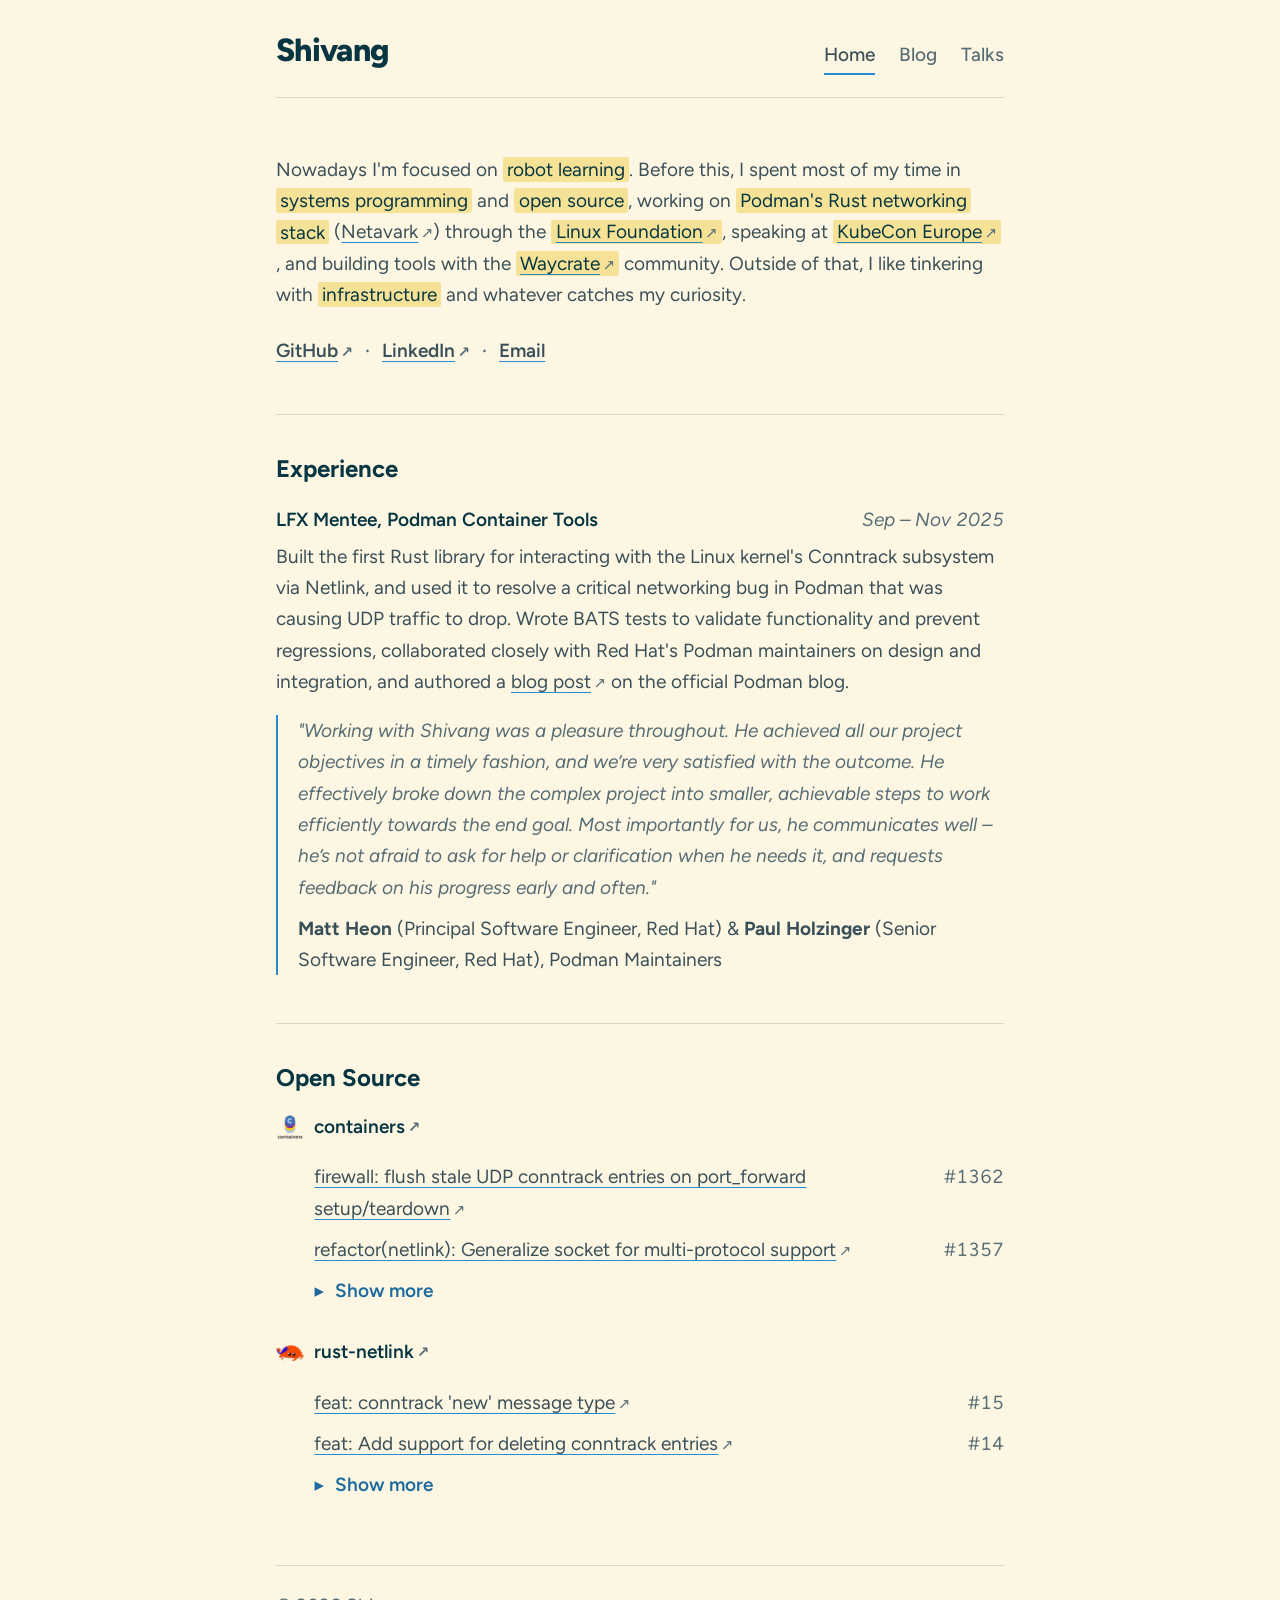
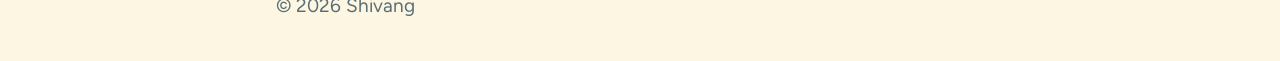
==== index.html @ dec11692 "Initial personal website" ====
<!doctype html>
<html lang="en">
<head>
  <meta charset="utf-8">
  <meta name="viewport" content="width=device-width, initial-scale=1">
  <title>Shivang</title>
  <meta name="description" content="Shivang's personal website: experience, open source contributions, blog and talks.">
  <meta property="og:type" content="website">
  <meta property="og:title" content="Shivang">
  <meta property="og:description" content="Shivang's personal website: experience, open source contributions, blog and talks.">
  <meta property="og:url" content="https://shivkr6.github.io/">
  <meta name="twitter:card" content="summary">
  <link rel="icon" href="images/favicon.svg" type="image/svg+xml">
  <link rel="preload" href="fonts/figtree-latin.woff2" as="font" type="font/woff2" crossorigin>
  <link rel="stylesheet" href="style.css">
  <script src="components.js"></script>
</head>
<body>
  <site-header></site-header>

  <main id="main">
    <section class="intro">
      <h1 class="sr-only">Shivang</h1>
      <p>Nowadays I'm focused on <mark>robot&nbsp;learning</mark>. Before this, I spent most of my time in <mark>systems&nbsp;programming</mark> and <mark>open&nbsp;source</mark>, working on <mark>Podman's Rust networking stack</mark> (<a href="https://github.com/containers/netavark" target="_blank" rel="noopener noreferrer">Netavark</a>) through the <mark><a href="https://blog.podman.io/2025/12/wrestling-with-netlink-adding-conntrack-support-to-podman-as-an-lfx-mentee/" target="_blank" rel="noopener noreferrer">Linux&nbsp;Foundation</a></mark>, speaking at <mark><a href="https://kccnceu2026.sched.com/event/2CVzI/rust-vs-go-building-a-container-network-stack-from-scratch-matt-heon-red-hat-shivang-k-raghuvanshi-podman-container-tools" target="_blank" rel="noopener noreferrer">KubeCon&nbsp;Europe</a></mark>, and building tools with the <mark><a href="https://github.com/waycrate/" target="_blank" rel="noopener noreferrer">Waycrate</a></mark> community. Outside of that, I like tinkering with <mark>infrastructure</mark> and whatever catches my curiosity.</p>
      <ul class="social">
        <li><a href="https://github.com/shivkr6/" target="_blank" rel="noopener noreferrer">GitHub</a></li>
        <li><a href="https://www.linkedin.com/in/shivkr6/" target="_blank" rel="noopener noreferrer">LinkedIn</a></li>
        <li><a href="mailto:shivangraghuvanshi2005@gmail.com">Email</a></li>
      </ul>
    </section>

    <section aria-labelledby="experience">
      <h2 id="experience">Experience</h2>

      <article class="entry">
        <div class="entry-head">
          <h3>LFX Mentee, Podman Container Tools</h3>
          <span class="meta">Sep – Nov 2025</span>
        </div>
        <p>Built the first Rust library for interacting with the Linux kernel's Conntrack subsystem via Netlink, and used it to resolve a critical networking bug in Podman that was causing UDP traffic to drop. Wrote BATS tests to validate functionality and prevent regressions, collaborated closely with Red Hat's Podman maintainers on design and integration, and authored a <a href="https://blog.podman.io/2025/12/wrestling-with-netlink-adding-conntrack-support-to-podman-as-an-lfx-mentee/" target="_blank" rel="noopener noreferrer">blog post</a> on the official Podman blog.</p>
        <blockquote>
          <p>"Working with Shivang was a pleasure throughout. He achieved all our project objectives in a timely fashion, and we’re very satisfied with the outcome. He effectively broke down the complex project into smaller, achievable steps to work efficiently towards the end goal. Most importantly for us, he communicates well – he’s not afraid to ask for help or clarification when he needs it, and requests feedback on his progress early and often."</p>
          <footer><strong>Matt Heon</strong> (Principal Software Engineer, Red Hat) &amp; <strong>Paul Holzinger</strong> (Senior Software Engineer, Red Hat), Podman Maintainers</footer>
        </blockquote>
      </article>
    </section>

    <section aria-labelledby="open-source">
      <h2 id="open-source">Open Source</h2>

      <article class="org">
        <h3 class="org-name">
          <a href="https://github.com/containers" target="_blank" rel="noopener noreferrer">
            <img src="images/oss/containers.png" alt="" width="28" height="28">
            containers
          </a>
        </h3>
        <ul class="prs">
          <li><a href="https://github.com/containers/netavark/pull/1362" target="_blank" rel="noopener noreferrer">firewall: flush stale UDP conntrack entries on port_forward setup/teardown</a> <span class="meta">#1362</span></li>
          <li><a href="https://github.com/containers/netavark/pull/1357" target="_blank" rel="noopener noreferrer">refactor(netlink): Generalize socket for multi-protocol support</a> <span class="meta">#1357</span></li>
        </ul>
        <details>
          <summary>
            <span class="when-closed">Show more</span>
            <span class="when-open">Show less</span>
          </summary>
          <ul class="prs">
            <li><a href="https://github.com/containers/netavark/pull/1316" target="_blank" rel="noopener noreferrer">test: coverage for firewalld's StrictForwardPorts configuration feature.</a> <span class="meta">#1316</span></li>
            <li><a href="https://github.com/containers/netavark/pull/1304" target="_blank" rel="noopener noreferrer">bridge: unmanaged aardvark-dns fix</a> <span class="meta">#1304</span></li>
          </ul>
        </details>
      </article>

      <article class="org">
        <h3 class="org-name">
          <a href="https://github.com/rust-netlink" target="_blank" rel="noopener noreferrer">
            <img src="images/oss/rust-netlink.png" alt="" width="28" height="28">
            rust-netlink
          </a>
        </h3>
        <ul class="prs">
          <li><a href="https://github.com/rust-netlink/netlink-packet-netfilter/pull/15" target="_blank" rel="noopener noreferrer">feat: conntrack 'new' message type</a> <span class="meta">#15</span></li>
          <li><a href="https://github.com/rust-netlink/netlink-packet-netfilter/pull/14" target="_blank" rel="noopener noreferrer">feat: Add support for deleting conntrack entries</a> <span class="meta">#14</span></li>
        </ul>
        <details>
          <summary>
            <span class="when-closed">Show more</span>
            <span class="when-open">Show less</span>
          </summary>
          <ul class="prs">
            <li><a href="https://github.com/rust-netlink/netlink-packet-netfilter/pull/12" target="_blank" rel="noopener noreferrer">Conntrack get netlink netfilter message types</a> <span class="meta">#12</span></li>
            <li><a href="https://github.com/rust-netlink/netlink-packet-netfilter/pull/11" target="_blank" rel="noopener noreferrer">Use netlink-packet-core 0.8.1</a> <span class="meta">#11</span></li>
          </ul>
        </details>
      </article>
    </section>
  </main>

  <site-footer></site-footer>
</body>
</html>
---- style.css ----
/* ---------- Fonts ---------- */
/* Figtree (SIL Open Font License, see fonts/OFL.txt). Variable font, weights 300–900. */
@font-face {
  font-family: "Figtree";
  font-style: normal;
  font-weight: 300 900;
  font-display: swap;
  src: url("fonts/figtree-latin.woff2") format("woff2");
}

@font-face {
  font-family: "Figtree";
  font-style: italic;
  font-weight: 300 900;
  font-display: swap;
  src: url("fonts/figtree-latin-italic.woff2") format("woff2");
}

/* ---------- Theme ---------- */
/* Based on the VS Code "Better Solarized Light" theme. Text colours are
   darkened slightly from stock Solarized so they pass WCAG AA contrast. */
:root {
  color-scheme: light;
  --bg: #fdf6e3;          /* editor background */
  --heading: #073642;     /* Solarized base02 */
  --text: #3a5058;        /* between base02 and base01 */
  --muted: #586e75;       /* Solarized base01 */
  --accent: #268bd2;      /* Solarized blue: underlines, dots, borders */
  --accent-text: #1d6a9e; /* darker blue for small accent-coloured text */
  --rule: #ddd6c1;        /* editorGroup.border */
  --code-bg: #eee8d5;     /* sideBar.background */
  --hover-bg: #f5eed9;
  --highlight: #f5e296;   /* warm yellow highlighter */
  --font: "Figtree", system-ui, -apple-system, "Segoe UI", Roboto, "Helvetica Neue", Arial, sans-serif;
  --mono: ui-monospace, SFMono-Regular, Menlo, Consolas, "Liberation Mono", monospace;
  --width: 48rem;

  /* Type scale: keep every font-size on one of these three steps.
     19px is the minimum; nothing on the site is smaller. */
  --fs-base: 1.1875rem;  /* 19px: body, nav, h3, dates, PR numbers, footer, code */
  --fs-large: 1.5rem;    /* 24px: section headings */
  --fs-xl: 2rem;         /* 32px: page title, site name */
}

/* ---------- Base ---------- */
*,
*::before,
*::after {
  box-sizing: border-box;
}

html {
  -webkit-text-size-adjust: 100%;
}

body {
  margin: 0;
  background: var(--bg);
  color: var(--text);
  font-family: var(--font);
  font-size: var(--fs-base);
  line-height: 1.65;
  -webkit-font-smoothing: antialiased;
}

site-header,
main,
site-footer {
  display: block;
  max-width: var(--width);
  margin: 0 auto;
  padding: 0 1.25rem;
}

main {
  padding-top: 3.5rem;
  padding-bottom: 4rem;
}

h1,
h2,
h3 {
  line-height: 1.2;
  font-weight: 700;
  color: var(--heading);
}

h1 {
  font-size: var(--fs-xl);
  font-weight: 800;
  letter-spacing: -0.02em;
  margin: 0 0 0.75rem;
}

h2 {
  font-size: var(--fs-large);
  margin: 2.5rem 0 1rem;
}

h3 {
  font-size: var(--fs-base);
  font-weight: 600;
  margin: 0;
}

a {
  color: var(--text);
  text-decoration: underline;
  text-decoration-color: var(--accent);
  text-decoration-thickness: 1px;
  text-underline-offset: 0.2em;
  transition: color 0.15s, text-decoration-thickness 0.15s;
}

a:hover {
  color: var(--accent-text);
  text-decoration-thickness: 2px;
}

a[target="_blank"]::after {
  content: "↗";
  display: inline-block;
  margin-left: 0.18em;
  font-size: 0.78em;
  line-height: 1;
  color: var(--muted);
  text-decoration: none;
  transition: color 0.15s, transform 0.15s;
}

a[target="_blank"]:hover::after,
.prs li:hover a[target="_blank"]::after,
.post-list li:hover .post-head a[target="_blank"]::after,
.talk:hover h2 a[target="_blank"]::after {
  color: var(--accent-text);
  transform: translate(1px, -1px);
}

:focus-visible {
  outline: 2px solid var(--accent);
  outline-offset: 3px;
  border-radius: 2px;
}

::selection {
  background: #d3e4f0;
}

mark {
  background: var(--highlight);
  color: var(--heading);
  padding: 0.05em 0.22em;
  border-radius: 3px;
  box-decoration-break: clone;
  -webkit-box-decoration-break: clone;
}

mark a {
  color: inherit;
}

mark a:hover {
  color: var(--accent-text);
}

img {
  max-width: 100%;
  height: auto;
}

hr {
  border: 0;
  border-top: 1px solid var(--rule);
  margin: 2.5rem 0;
}

blockquote {
  margin: 1.75rem 0;
  padding-left: 1.25rem;
  border-left: 2px solid var(--accent);
  color: var(--muted);
  font-style: italic;
}

blockquote p {
  margin: 0;
}

blockquote footer {
  margin-top: 0.6rem;
  font-style: normal;
  color: var(--text);
}

code {
  font-family: var(--mono);
  font-size: var(--fs-base);
  background: var(--code-bg);
  padding: 0.1em 0.35em;
  border-radius: 4px;
}

pre {
  background: var(--code-bg);
  padding: 1rem 1.25rem;
  border-radius: 6px;
  overflow-x: auto;
  line-height: 1.5;
}

pre code {
  background: none;
  padding: 0;
  font-size: var(--fs-base);
}

.meta {
  color: var(--muted);
  font-size: var(--fs-base);
  font-variant-numeric: tabular-nums;
}

/* Section headings, with a thin rule above each section */
main > section > h2 {
  margin: 0 0 1.25rem;
}

main > section + section {
  margin-top: 3rem;
  padding-top: 2.5rem;
  border-top: 1px solid var(--rule);
}

/* ---------- Skip link ---------- */
.skip-link {
  position: absolute;
  left: 1rem;
  top: 1rem;
  padding: 0.5rem 0.75rem;
  background: var(--bg);
  border: 2px solid var(--accent);
  z-index: 10;
  transform: translateY(-200%);
}

.skip-link:focus {
  transform: translateY(0);
}

.sr-only {
  position: absolute;
  width: 1px;
  height: 1px;
  padding: 0;
  margin: -1px;
  overflow: hidden;
  clip-path: inset(50%);
  white-space: nowrap;
  border: 0;
}

/* ---------- Header / footer ---------- */
.site-header {
  display: flex;
  flex-wrap: wrap;
  align-items: baseline;
  justify-content: space-between;
  gap: 0.5rem 1.5rem;
  padding: 1.5rem 0 1.25rem;
  border-bottom: 1px solid var(--rule);
}

.site-name {
  font-weight: 800;
  font-size: var(--fs-xl);
  letter-spacing: -0.02em;
  color: var(--heading);
  text-decoration: none;
}

.site-header nav {
  display: flex;
  gap: 1.5rem;
}

.site-header nav a {
  font-size: var(--fs-base);
  font-weight: 500;
  color: var(--muted);
  text-decoration: none;
  padding-bottom: 0.15rem;
  border-bottom: 2px solid transparent;
}

.site-header nav a:hover {
  color: var(--text);
}

.site-header nav a[aria-current] {
  color: var(--text);
  border-bottom-color: var(--accent);
}

.site-footer {
  padding: 1.5rem 0 2.5rem;
  border-top: 1px solid var(--rule);
  color: var(--muted);
  font-size: var(--fs-base);
}

.site-footer p {
  margin: 0;
}

/* ---------- Home ---------- */
.intro p {
  margin: 0 0 1.5rem;
}

.social {
  display: flex;
  flex-wrap: wrap;
  gap: 0.25rem 0.75rem;
  list-style: none;
  padding: 0;
  margin: 0;
  font-weight: 600;
}

.social li + li::before {
  content: "·";
  color: var(--muted);
  margin-right: 0.75rem;
}

/* Experience */
.entry {
  margin-bottom: 1.75rem;
}

.entry:last-child {
  margin-bottom: 0;
}

.entry-head {
  display: flex;
  flex-wrap: wrap;
  justify-content: space-between;
  align-items: baseline;
  gap: 0 1rem;
}

.entry-head .meta {
  font-style: italic;
}

.entry p {
  margin: 0.35rem 0 0;
}

.entry blockquote {
  margin: 1.1rem 0 0;
}

.entry blockquote p {
  margin: 0;
}

/* Open source */
.org {
  margin-bottom: 2rem;
}

.org:last-child {
  margin-bottom: 0;
}

.org-name a {
  display: inline-flex;
  align-items: center;
  color: var(--heading);
  text-decoration: none;
}

.org-name a:hover {
  color: var(--accent-text);
  text-decoration: underline;
  text-decoration-color: var(--accent);
  text-decoration-thickness: 2px;
  text-underline-offset: 0.2em;
}

.org-name img {
  width: 28px;
  height: 28px;
  margin-right: 0.65rem;
  border-radius: 6px;
  flex-shrink: 0;
}

.prs {
  list-style: none;
  margin: 0.6rem 0 0;
  padding-left: calc(28px + 0.65rem);
}

.prs li {
  position: relative;
  display: flex;
  justify-content: space-between;
  align-items: baseline;
  gap: 0 1rem;
  padding: 0.3rem 0.5rem;
  margin: 0 -0.5rem;
  border-radius: 4px;
  transition: background 0.15s;
}

.prs li a::before {
  content: "";
  position: absolute;
  inset: 0;
}

.prs li .meta {
  flex-shrink: 0;
}

.prs li:hover {
  background: var(--hover-bg);
}

.prs li:hover a {
  color: var(--accent-text);
  text-decoration-thickness: 2px;
}

.org details {
  padding-left: calc(28px + 0.65rem);
}

.org details .prs {
  padding-left: 0;
  margin-top: 0.15rem;
}

summary {
  cursor: pointer;
  list-style: none;
  color: var(--accent-text);
  font-size: var(--fs-base);
  font-weight: 600;
  margin-top: 0.35rem;
  width: fit-content;
}

summary::-webkit-details-marker {
  display: none;
}

summary::before {
  content: "▸";
  display: inline-block;
  margin-right: 0.4rem;
  transition: transform 0.15s;
}

details[open] > summary::before {
  transform: rotate(90deg);
}

summary:hover {
  text-decoration: underline;
  text-underline-offset: 0.2em;
}

/* Swap the summary label between "Show more" and "Show less" */
details .when-open,
details[open] .when-closed {
  display: none;
}

details[open] .when-open {
  display: inline;
}

/* ---------- Lists (blog, talks) ---------- */
.post-list {
  list-style: none;
  padding: 0;
  margin: 0;
}

.post-list li {
  position: relative;
  padding: 1rem 0.75rem;
  margin: 0 -0.75rem;
  border-bottom: 1px solid var(--rule);
  border-radius: 6px;
  transition: background 0.15s;
}

.post-list li:hover {
  background: var(--hover-bg);
}

.post-list .post-head {
  display: flex;
  justify-content: space-between;
  align-items: baseline;
  gap: 0 1.25rem;
}

/* Titles, dates and descriptions match the home page Experience entries */
.post-list .post-head a {
  font-weight: 600;
  color: var(--heading);
}

.post-list .post-head a::before {
  content: "";
  position: absolute;
  inset: 0;
}

.post-list li:hover .post-head a {
  color: var(--accent-text);
  text-decoration-thickness: 2px;
}

.post-list .post-head .meta {
  font-style: italic;
  flex-shrink: 0;
}

.post-list p,
.talk p {
  margin: 0.3rem 0 0;
}

.talk {
  position: relative;
  padding: 1rem 0.75rem;
  margin: 0 -0.75rem;
  border-bottom: 1px solid var(--rule);
  border-radius: 6px;
  transition: background 0.15s;
}

.talk:hover {
  background: var(--hover-bg);
}

.talk h2 {
  font-size: var(--fs-base);
  font-weight: 600;
  margin: 0;
}

.talk h2 a {
  color: var(--heading);
}

.talk h2 a::before {
  content: "";
  position: absolute;
  inset: 0;
}

.talk:hover h2 a {
  color: var(--accent-text);
  text-decoration-thickness: 2px;
}

.talk p a {
  position: relative;
  z-index: 1;
}

/* ---------- Post ---------- */
.post {
  line-height: 1.75;
}

.post > p,
.post > ul,
.post > ol,
.post > blockquote {
  max-width: 65ch;
}

.post > time {
  display: block;
  margin-bottom: 2.5rem;
  font-style: italic;
}

.post h2 {
  margin-top: 2.5rem;
}

.post h3 {
  margin: 2rem 0 0.5rem;
}

.post li + li {
  margin-top: 0.3rem;
}

.post > img {
  display: block;
  width: 100%;
  margin: 1.5rem 0;
  border-radius: 6px;
}

.post > img:has(+ img) {
  margin-bottom: 0;
  border-bottom-left-radius: 0;
  border-bottom-right-radius: 0;
}

.post > img + img {
  margin-top: 0;
  border-top-left-radius: 0;
  border-top-right-radius: 0;
}

.back {
  margin-top: 3.5rem;
  padding-top: 1.5rem;
  border-top: 1px solid var(--rule);
  font-weight: 600;
}

/* ---------- Mobile ---------- */
@media (max-width: 34rem) {
  :root {
    --fs-base: 1.0625rem;  /* 17px */
    --fs-large: 1.3125rem; /* 21px */
    --fs-xl: 1.625rem;     /* 26px */
  }

  main {
    padding-top: 2.5rem;
    padding-bottom: 3rem;
  }

  .prs,
  .org details {
    padding-left: 0;
  }

  .post-list .post-head {
    flex-direction: column;
    gap: 0.15rem 0;
  }
}

/* ---------- Motion ---------- */
@media (prefers-reduced-motion: reduce) {
  * {
    transition: none !important;
  }
}
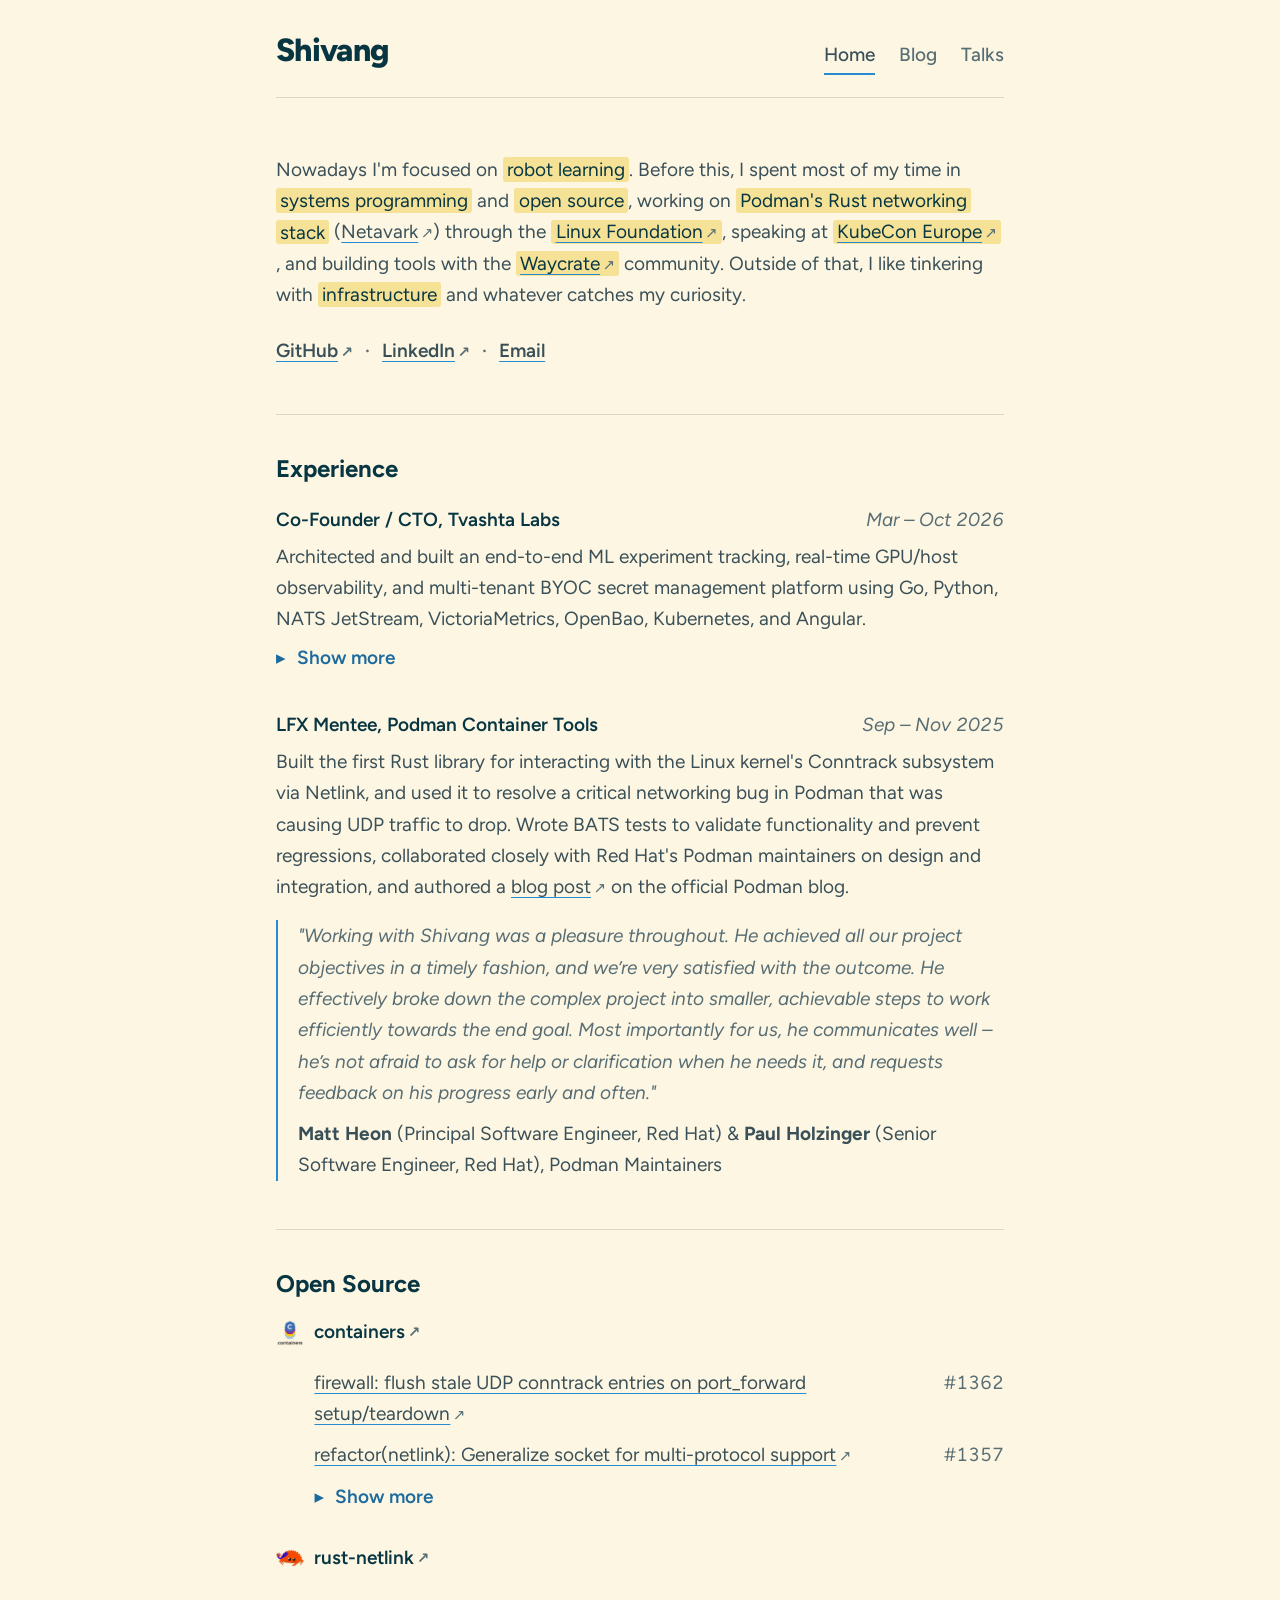
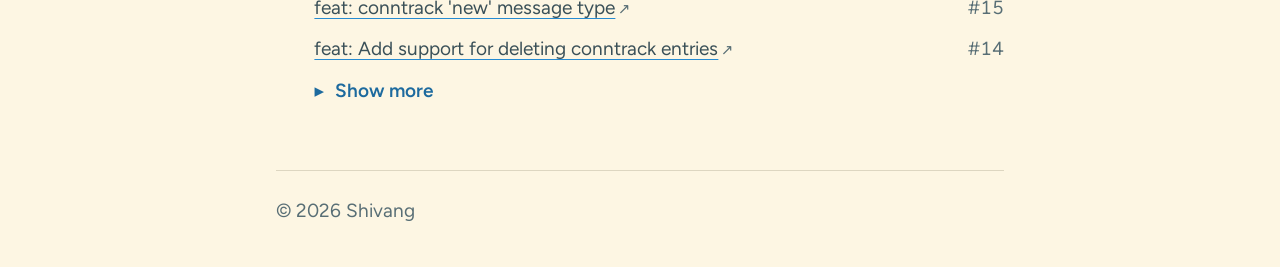
==== commit 0512ba5e: "Add Tvashta Labs experience" ====
--- a/index.html
+++ b/index.html
@@ -31,6 +31,26 @@
 
     <section aria-labelledby="experience">
       <h2 id="experience">Experience</h2>
+
+      <article class="entry">
+        <div class="entry-head">
+          <h3>Co-Founder / CTO, Tvashta Labs</h3>
+          <span class="meta">Mar – Oct 2026</span>
+        </div>
+        <p>Architected and built an end-to-end ML experiment tracking, real-time GPU/host observability, and multi-tenant BYOC secret management platform using Go, Python, NATS JetStream, VictoriaMetrics, OpenBao, Kubernetes, and Angular.</p>
+        <details>
+          <summary>
+            <span class="when-closed">Show more</span>
+            <span class="when-open">Show less</span>
+          </summary>
+          <ul>
+            <li>Architected an end-to-end ML experiment tracking &amp; telemetry platform (first-party W&amp;B alternative): built a Python SDK with Hugging Face TrainerCallback integration streaming InfluxDB Line Protocol and JSON metadata over Unix domain sockets to a Go node agent, through NATS JetStream consumers into VictoriaMetrics and MongoDB, and exposed step-indexed training metrics via Go APIs and an Angular dashboard.</li>
+            <li>Built a real-time infrastructure observability pipeline by embedding Prometheus node_exporter (and go-nvml for per-GPU telemetry) into the Go node agent, streaming host metrics via NATS JetStream to VictoriaMetrics, and serving PromQL-backed utilization charts (CPU, memory, disk, network) in Angular.</li>
+            <li>Designed and implemented multi-tenant Organizations and BYOC (Bring Your Own Cloud) secret management using OpenBao (KV v2 + Kubernetes Auth), refactoring the GPU provisioner from static startup credentials to per-org dynamic credential resolution.</li>
+            <li>Deployed and automated OpenBao and VictoriaMetrics on Kubernetes via Helm and GitHub Actions CI/CD, migrating platform secrets off GitHub Secrets.</li>
+          </ul>
+        </details>
+      </article>
 
       <article class="entry">
         <div class="entry-head">
--- a/style.css
+++ b/style.css
@@ -335,7 +335,7 @@
 
 /* Experience */
 .entry {
-  margin-bottom: 1.75rem;
+  margin-bottom: 2.25rem;
 }
 
 .entry:last-child {
@@ -356,6 +356,19 @@
 
 .entry p {
   margin: 0.35rem 0 0;
+}
+
+.entry details {
+  margin-top: 0.45rem;
+}
+
+.entry ul {
+  margin: 0.55rem 0 0;
+  padding-left: 1.25rem;
+}
+
+.entry li + li {
+  margin-top: 0.5rem;
 }
 
 .entry blockquote {
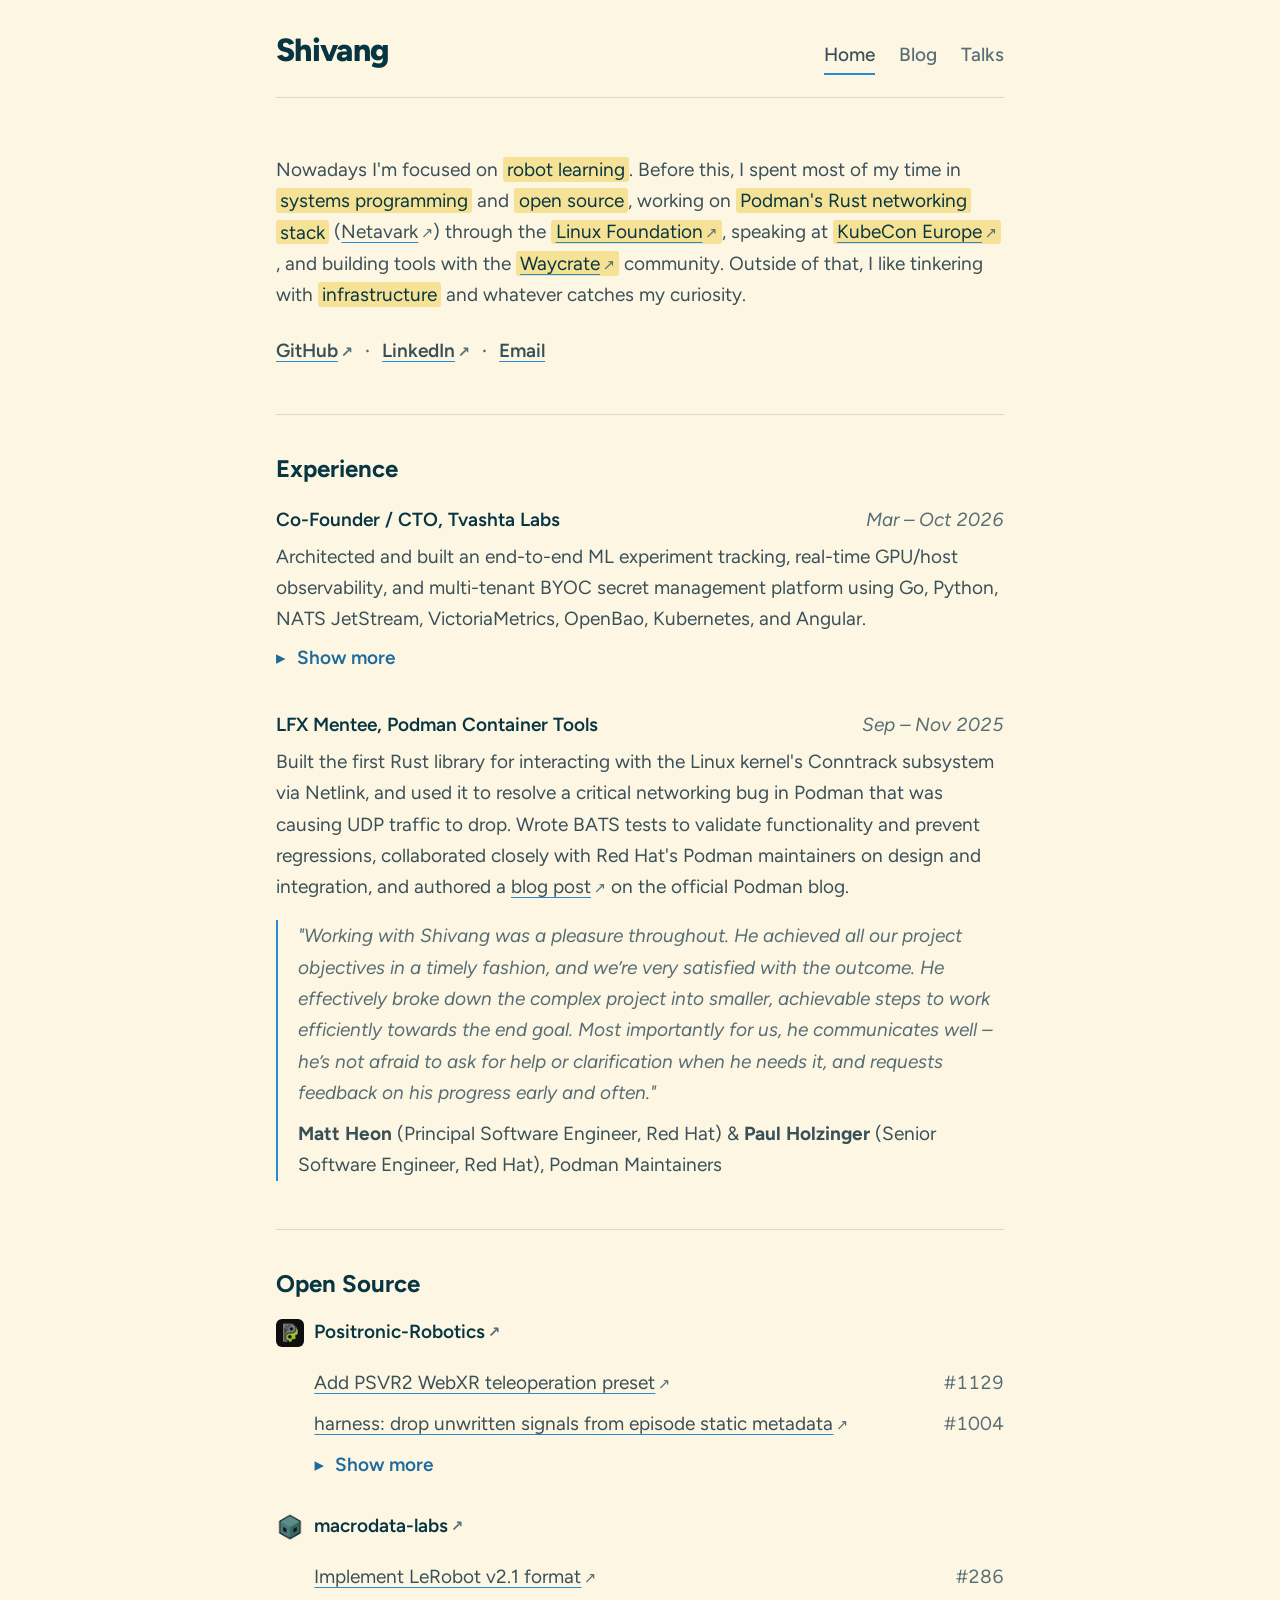
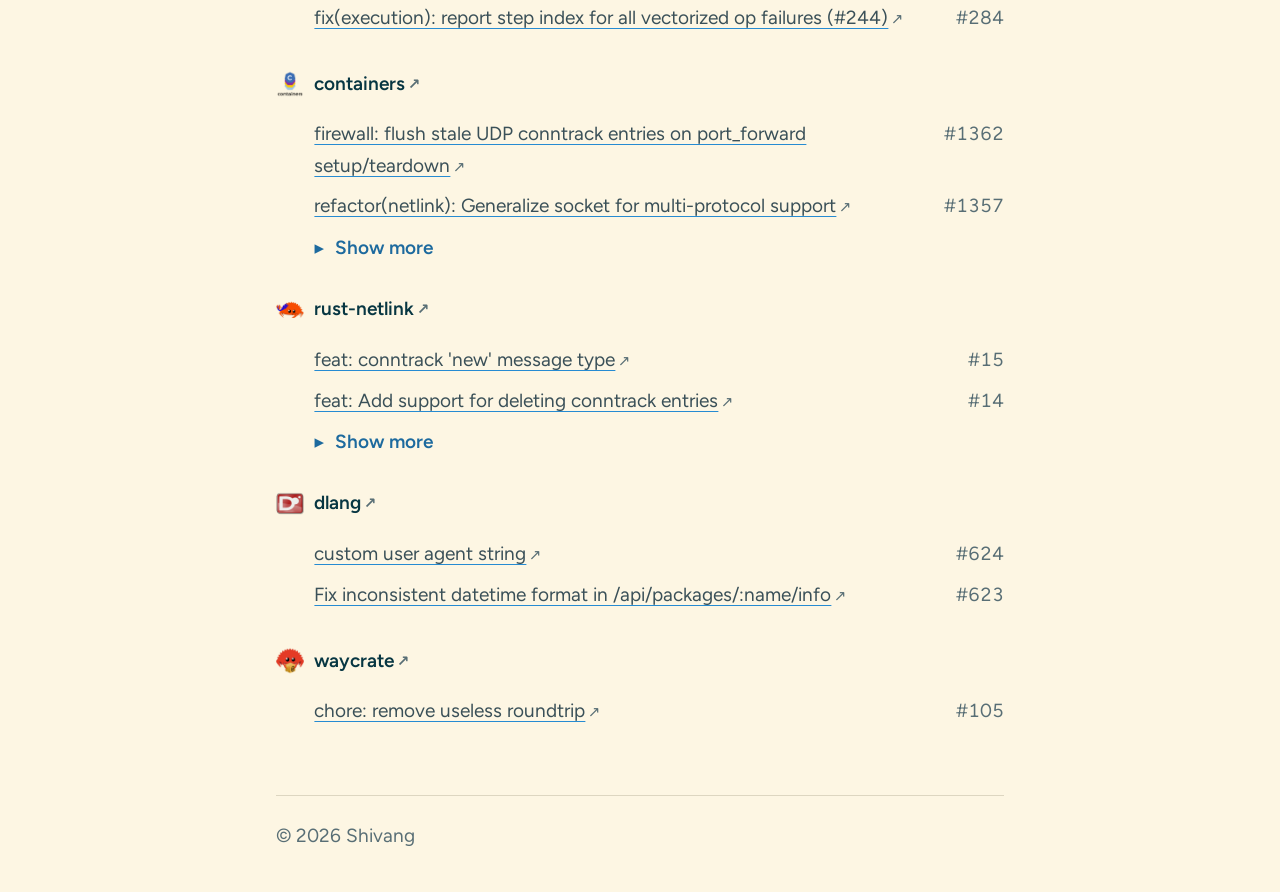
==== commit 76017865: "add more contributions" ====
--- a/index.html
+++ b/index.html
@@ -70,6 +70,41 @@
 
       <article class="org">
         <h3 class="org-name">
+          <a href="https://github.com/Positronic-Robotics" target="_blank" rel="noopener noreferrer">
+            <img src="images/oss/positronic-robotics.png" alt="" width="28" height="28">
+            Positronic-Robotics
+          </a>
+        </h3>
+        <ul class="prs">
+          <li><a href="https://github.com/Positronic-Robotics/positronic/pull/1129" target="_blank" rel="noopener noreferrer">Add PSVR2 WebXR teleoperation preset</a> <span class="meta">#1129</span></li>
+          <li><a href="https://github.com/Positronic-Robotics/positronic/pull/1004" target="_blank" rel="noopener noreferrer">harness: drop unwritten signals from episode static metadata</a> <span class="meta">#1004</span></li>
+        </ul>
+        <details>
+          <summary>
+            <span class="when-closed">Show more</span>
+            <span class="when-open">Show less</span>
+          </summary>
+          <ul class="prs">
+            <li><a href="https://github.com/Positronic-Robotics/positronic/pull/987" target="_blank" rel="noopener noreferrer">Build the SO-101 and YAM stations from one arm-as-gripper config</a> <span class="meta">#987</span></li>
+          </ul>
+        </details>
+      </article>
+
+      <article class="org">
+        <h3 class="org-name">
+          <a href="https://github.com/macrodata-labs" target="_blank" rel="noopener noreferrer">
+            <img src="images/oss/macrodata-labs.png" alt="" width="28" height="28">
+            macrodata-labs
+          </a>
+        </h3>
+        <ul class="prs">
+          <li><a href="https://github.com/macrodata-labs/refiner/pull/286" target="_blank" rel="noopener noreferrer">Implement LeRobot v2.1 format</a> <span class="meta">#286</span></li>
+          <li><a href="https://github.com/macrodata-labs/refiner/pull/284" target="_blank" rel="noopener noreferrer">fix(execution): report step index for all vectorized op failures (#244)</a> <span class="meta">#284</span></li>
+        </ul>
+      </article>
+
+      <article class="org">
+        <h3 class="org-name">
           <a href="https://github.com/containers" target="_blank" rel="noopener noreferrer">
             <img src="images/oss/containers.png" alt="" width="28" height="28">
             containers
@@ -113,6 +148,31 @@
           </ul>
         </details>
       </article>
+
+      <article class="org">
+        <h3 class="org-name">
+          <a href="https://github.com/dlang" target="_blank" rel="noopener noreferrer">
+            <img src="images/oss/dlang.png" alt="" width="28" height="28">
+            dlang
+          </a>
+        </h3>
+        <ul class="prs">
+          <li><a href="https://github.com/dlang/dub-registry/pull/624" target="_blank" rel="noopener noreferrer">custom user agent string</a> <span class="meta">#624</span></li>
+          <li><a href="https://github.com/dlang/dub-registry/pull/623" target="_blank" rel="noopener noreferrer">Fix inconsistent datetime format in /api/packages/:name/info</a> <span class="meta">#623</span></li>
+        </ul>
+      </article>
+
+      <article class="org">
+        <h3 class="org-name">
+          <a href="https://github.com/waycrate" target="_blank" rel="noopener noreferrer">
+            <img src="images/oss/waycrate.png" alt="" width="28" height="28">
+            waycrate
+          </a>
+        </h3>
+        <ul class="prs">
+          <li><a href="https://github.com/waycrate/wayshot/pull/105" target="_blank" rel="noopener noreferrer">chore: remove useless roundtrip</a> <span class="meta">#105</span></li>
+        </ul>
+      </article>
     </section>
   </main>
 
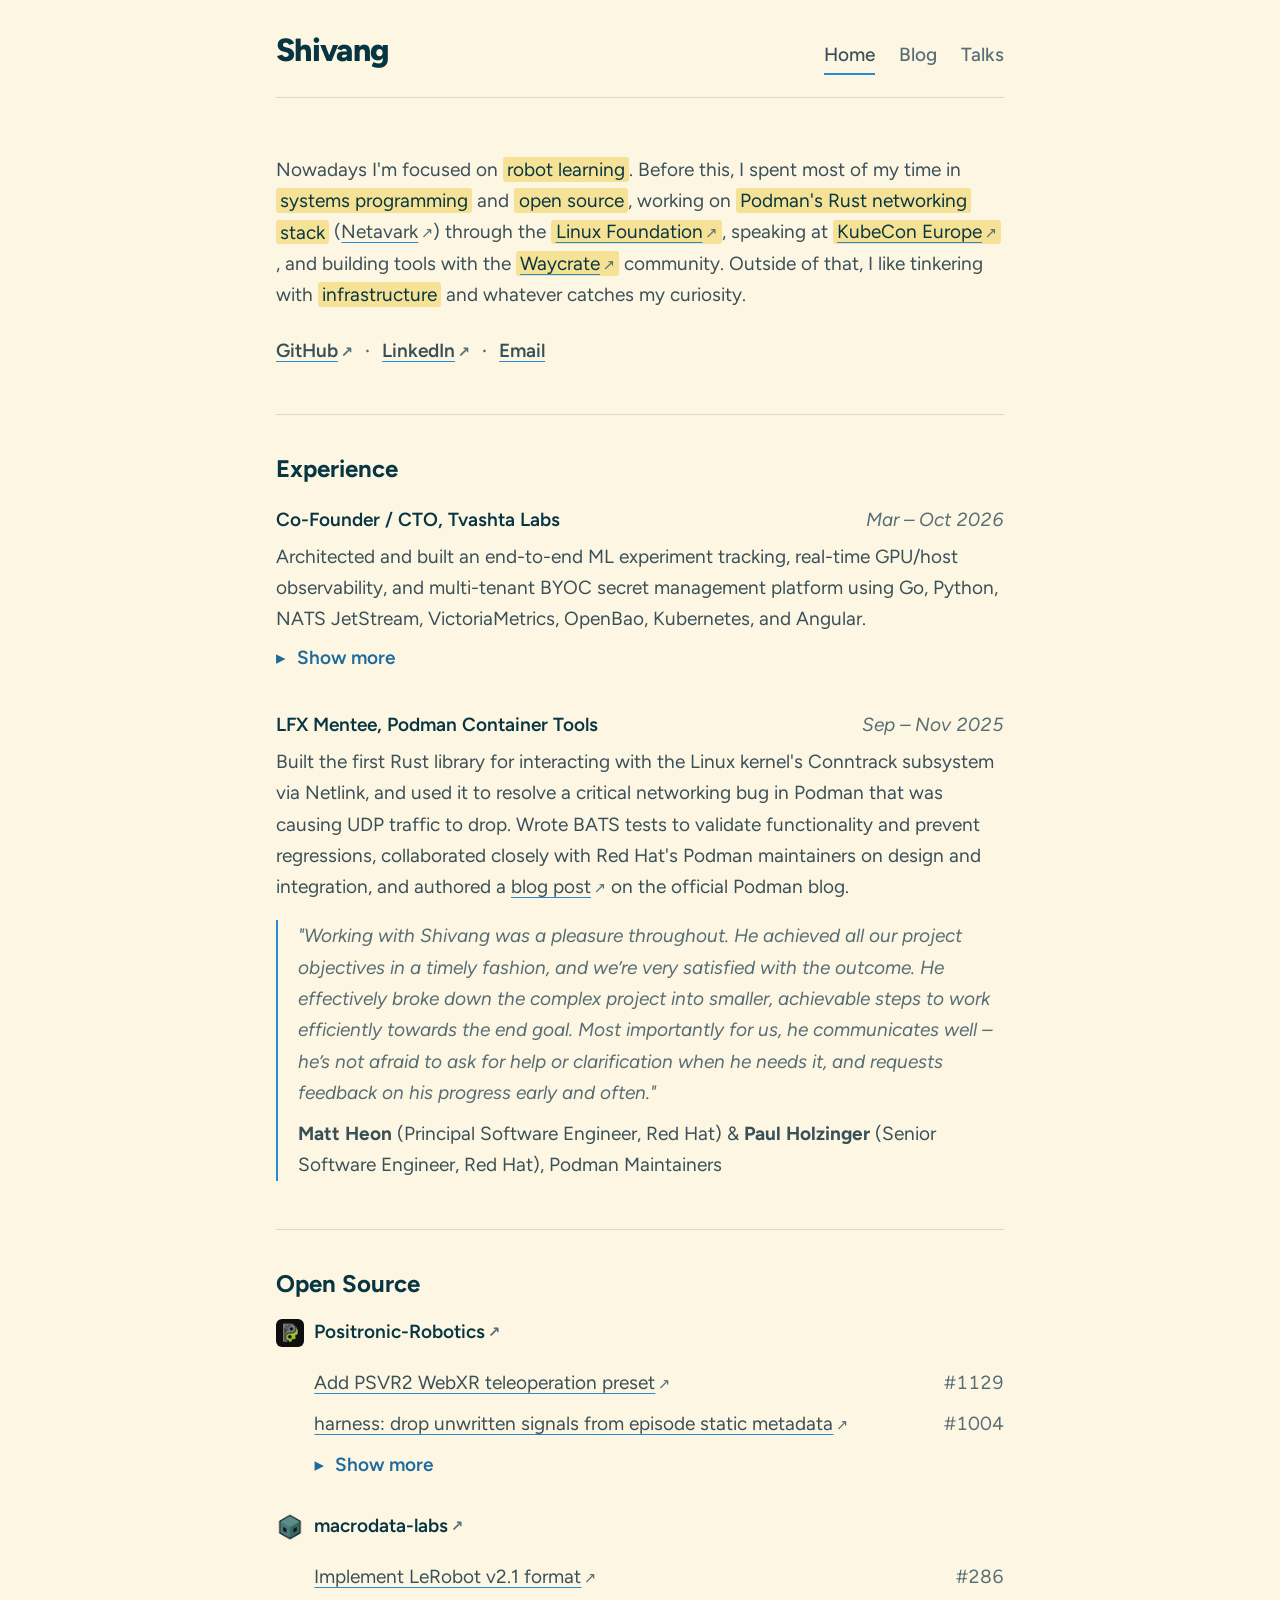
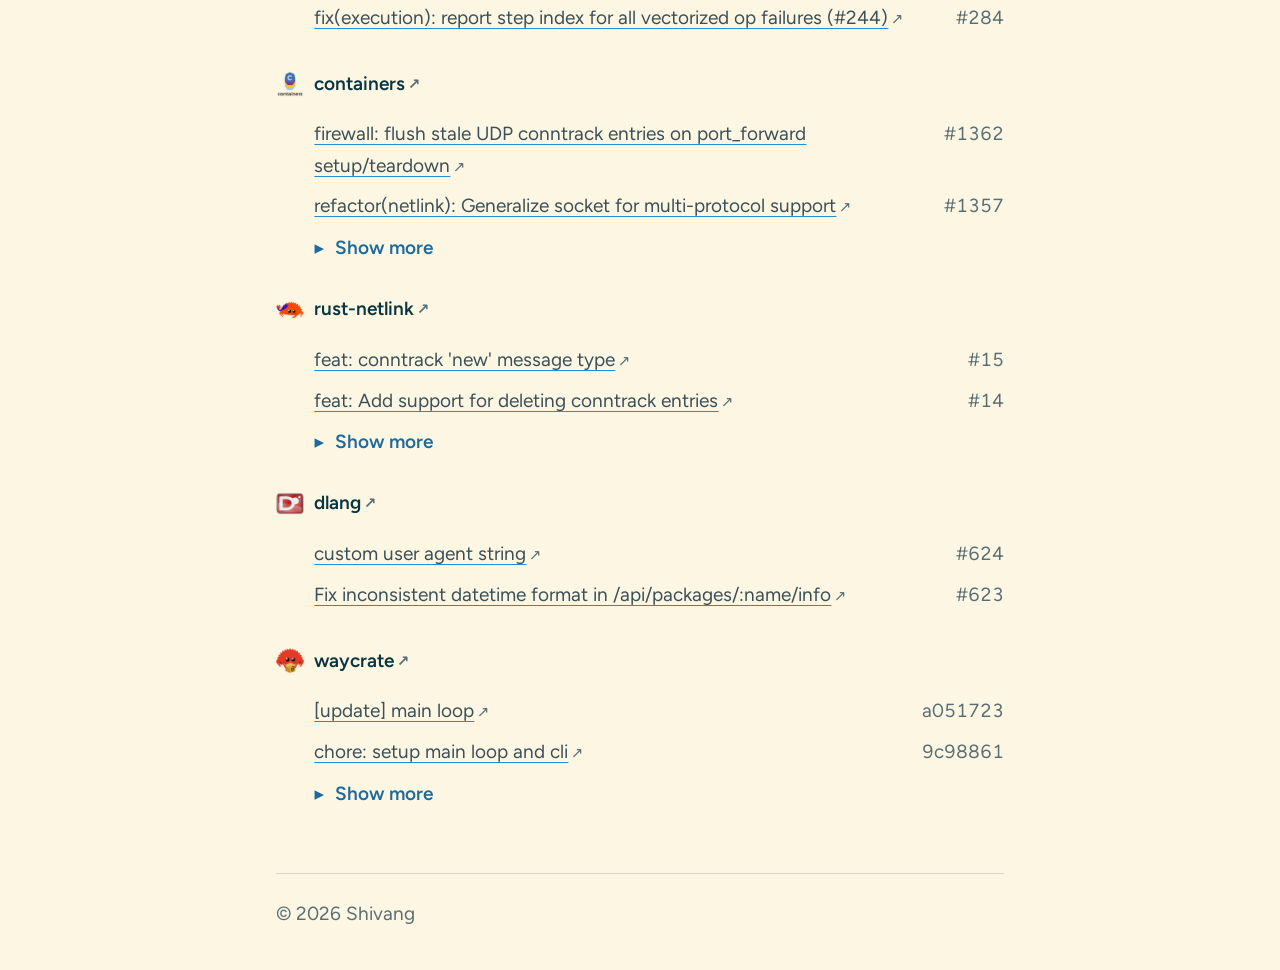
==== commit ac4f2f47: "added commits from waycrate" ====
--- a/index.html
+++ b/index.html
@@ -170,8 +170,20 @@
           </a>
         </h3>
         <ul class="prs">
-          <li><a href="https://github.com/waycrate/wayshot/pull/105" target="_blank" rel="noopener noreferrer">chore: remove useless roundtrip</a> <span class="meta">#105</span></li>
+          <li><a href="https://github.com/waycrate/twenty/commit/a05172340093470ee3c9999988a0519d5cb422f3" target="_blank" rel="noopener noreferrer">[update] main loop</a> <span class="meta">a051723</span></li>
+          <li><a href="https://github.com/waycrate/twenty/commit/9c98861f140758ea69870c87b63ccad5df9d6603" target="_blank" rel="noopener noreferrer">chore: setup main loop and cli</a> <span class="meta">9c98861</span></li>
         </ul>
+        <details>
+          <summary>
+            <span class="when-closed">Show more</span>
+            <span class="when-open">Show less</span>
+          </summary>
+          <ul class="prs">
+            <li><a href="https://github.com/waycrate/wayshot/pull/105" target="_blank" rel="noopener noreferrer">chore: remove useless roundtrip</a> <span class="meta">#105</span></li>
+            <li><a href="https://github.com/waycrate/twenty/commit/7723178ce0d2e09c5c60d8d9e9d0869ba5889359" target="_blank" rel="noopener noreferrer">fix: github link in help</a> <span class="meta">7723178</span></li>
+            <li><a href="https://github.com/waycrate/twenty/commit/7009092d4f612f323ae79488e2b06c5eb83b70fc" target="_blank" rel="noopener noreferrer">github: update FUNDING.yml</a> <span class="meta">7009092</span></li>
+          </ul>
+        </details>
       </article>
     </section>
   </main>
